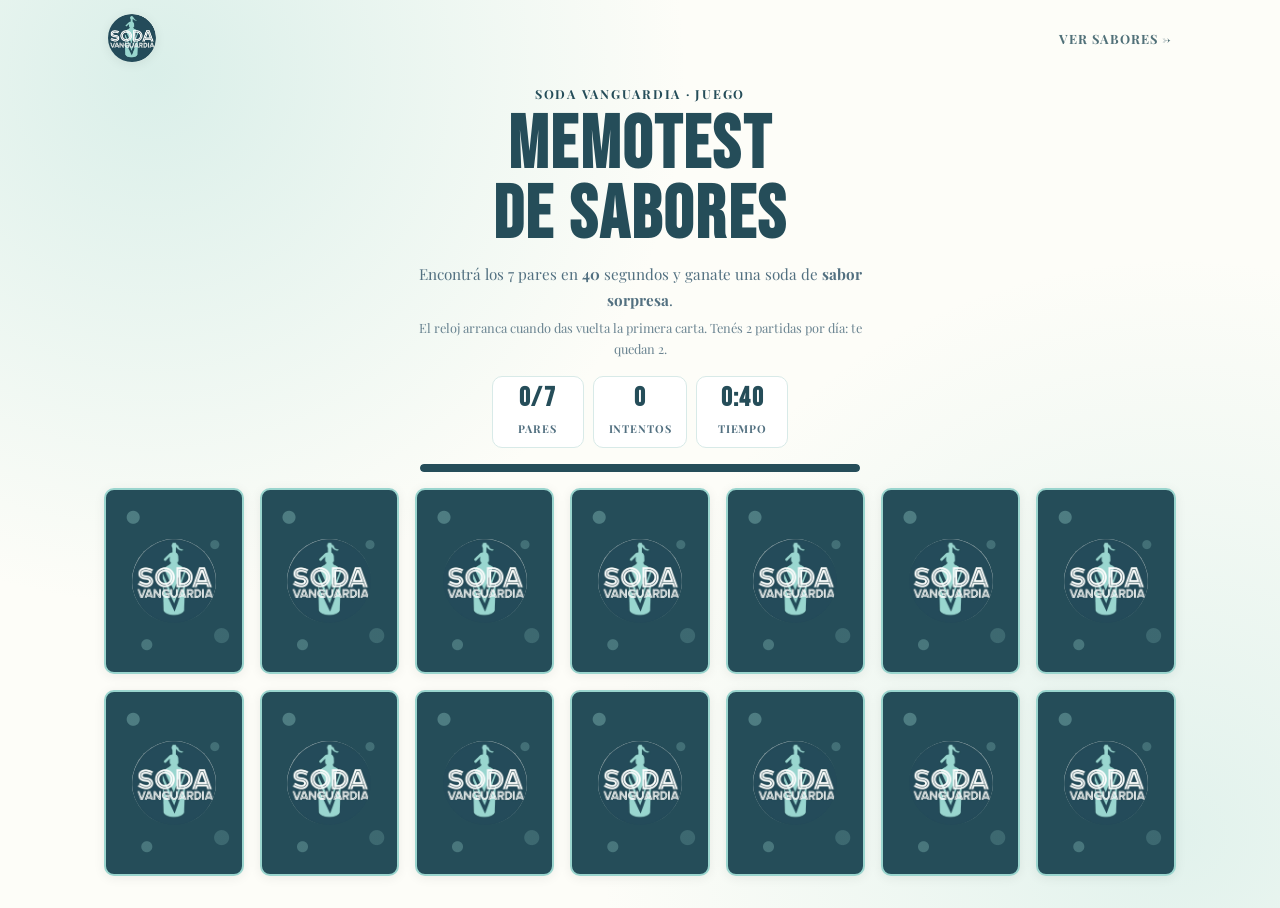
==== memotest.html @ 09f9e1e8 "Agrego memotest y jackpot, y arreglos del sitio - memotest.html: 14 cartas con los 7 sabores, 40 seg" ====
<!DOCTYPE html>
<html lang="es">
<head>
  <meta charset="UTF-8" />
  <meta name="viewport" content="width=device-width, initial-scale=1.0" />
  <title>Memotest | Soda Vanguardia</title>
  <meta name="description" content="Encontrá los 7 pares de sabores de Soda Vanguardia y ganate una soda al azar." />
  <!-- Página de juego: se llega por QR, no la indexamos -->
  <meta name="robots" content="noindex" />
  <meta property="og:title" content="Memotest Vanguardia — ganate una soda" />
  <meta property="og:description" content="Encontrá los 7 pares de sabores y ganate una soda al azar." />
  <meta property="og:image" content="imgs/todas-botellas.jpeg" />
  <meta name="theme-color" content="#254d59" />

  <link rel="icon" href="imgs/logocirular.jpeg" />
  <link rel="preconnect" href="https://fonts.googleapis.com" />
  <link rel="preconnect" href="https://fonts.gstatic.com" crossorigin />
  <link href="https://fonts.googleapis.com/css2?family=Bebas+Neue&family=Playfair+Display:ital,wght@0,400;0,600;0,700;1,400&display=swap" rel="stylesheet" />
  <link rel="stylesheet" href="css/styles.css" />
  <link rel="stylesheet" href="css/games.css" />
</head>
<body class="game memo">

  <header class="game-top">
    <a href="index.html" class="game-top__logo" aria-label="Ir al sitio de Soda Vanguardia">
      <img src="imgs/logocirular.jpeg" alt="Soda Vanguardia" width="48" height="48" />
    </a>
    <a href="index.html" class="game-top__link">Ver sabores →</a>
  </header>

  <main>
    <div class="game-title">
      <span class="eyebrow">Soda Vanguardia · Juego</span>
      <h1>MEMOTEST<br />DE SABORES</h1>
      <p>Encontrá los 7 pares en <strong id="subSegundos">40</strong> segundos y ganate una soda de <strong>sabor sorpresa</strong>.</p>
      <p class="game-title__nota">El reloj arranca cuando das vuelta la primera carta.<span id="notaPartidas"></span></p>
    </div>

    <div class="memo__stats" aria-live="off">
      <div class="stat"><strong id="stPares">0/7</strong><span>Pares</span></div>
      <div class="stat"><strong id="stMov">0</strong><span>Intentos</span></div>
      <div class="stat" id="statTiempo"><strong id="stTiempo">0:40</strong><span>Tiempo</span></div>
    </div>
    <div class="memo__barra" aria-hidden="true"><span id="barraTiempo"></span></div>

    <div class="memo__board" id="tablero" role="group" aria-label="Tablero de memotest, 14 cartas"></div>
    <p class="sr-only" id="estado" role="status" aria-live="polite"></p>

    <section class="ya-jugo" id="yaJugo" hidden></section>

  </main>

  <!-- Premio -->
  <dialog class="premio" id="premio" aria-labelledby="premioTitulo">
    <div class="boleto">
      <div class="boleto__head">
        <span class="eyebrow">Memotest completo</span>
        <h2 id="premioTitulo">¡GANASTE!</h2>
      </div>
      <div class="boleto__img" data-premio-fondo><img data-premio-img src="" alt="" /></div>
      <div class="boleto__body">
        <p>Tu premio: una soda <strong data-premio-sabor></strong></p>
        <span class="codigo-chip" data-premio-codigo></span>
      </div>
      <div class="boleto__perf" aria-hidden="true"></div>
      <div class="boleto__body boleto__btns">
        <div class="canje-wrap" data-premio-acciones></div>
        <button type="button" class="btn btn--ghost btn--full" data-premio-cerrar>Cerrar</button>
      </div>
    </div>
  </dialog>

  <!-- Se acabó el tiempo -->
  <dialog class="premio" id="finTiempo" aria-labelledby="finTitulo">
    <div class="boleto">
      <div class="boleto__head">
        <span class="eyebrow">Tiempo</span>
        <h2 id="finTitulo">¡SE ACABÓ!</h2>
      </div>
      <div class="boleto__body">
        <p id="finTexto"></p>
        <button type="button" class="btn btn--primary btn--full" id="btnReintentar">Intentar de nuevo</button>
      </div>
    </div>
  </dialog>

  <script src="js/juegos-comun.js"></script>
  <script src="js/memotest.js"></script>
</body>
</html>
---- css/styles.css ----
/* ═══════════════════════════════════════════════
   SODA VANGUARDIA — styles.css
   Estrategia: MOBILE-FIRST
   Los estilos base son para mobile.
   @media (min-width: ...) agrega complejidad para pantallas grandes.
══════════════════════════════════════════════════ */

/* ── VARIABLES ─────────────────────────────────── */
:root {
  --color-bg:           #FDFDF8;
  --color-primary:      #9ad5ce;   /* Primario marca  */
  --color-primary-dark: #254d59;   /* Secundario marca — reemplaza todo el negro */
  --color-text:         #254d59;
  --color-text-light:   #527080;
  --color-border:       #d8eae8;
  --color-wa:           #25D366;
  --color-wa-dark:      #1DA851;

  /* Colores oficiales por sabor */
  --color-serrana:        #7fc678;
  --color-serrana-fondo:  #f1f8f0;
  --color-limon:          #f8d82d;
  --color-limon-fondo:    #fffde5;
  --color-agua-con-gas:   #6dcbd7;
  --color-agua-con-gas-fondo: #eaf6fa;
  --color-naranja:        #f8951d;
  --color-naranja-fondo:  #fee8d9;
  --color-agua:           #47adcf;
  --color-agua-fondo:     #ebf7fa;
  --color-pomelo:         #f37971;
  --color-pomelo-fondo:   #fbebe9;
  --color-tonica:         #f7a39c;
  --color-tonica-fondo:   #fff6f4;

  /* Fuente principal: Athelas (Adobe Fonts).
     Para activarla agregá tu kit de Adobe Fonts en el <head>:
     <link rel="stylesheet" href="https://use.typekit.net/TU-KIT-ID.css">
     Mientras tanto usa Playfair Display como fallback visual. */
  --font-title: 'Bebas Neue', sans-serif;
  --font-body:  athelas, 'Playfair Display', Georgia, serif;

  --radius-sm:  10px;
  --radius-md:  20px;
  --radius-lg:  50px;

  --shadow-sm:  0 2px 12px rgba(0,0,0,0.07);
  --shadow-md:  0 8px 30px rgba(0,0,0,0.10);
  --shadow-lg:  0 16px 50px rgba(0,0,0,0.14);

  --section-pad: clamp(3rem, 8vw, 7rem);
  --container:   1200px;
  --navbar-h:    64px;
}

/* ── RESET ─────────────────────────────────────── */
*, *::before, *::after { margin: 0; padding: 0; box-sizing: border-box; }
html { scroll-behavior: smooth; overflow-x: hidden; }
body {
  font-family: var(--font-body);
  background: var(--color-bg);
  color: var(--color-text);
  line-height: 1.7;
  overflow-x: hidden;
}
img { display: block; max-width: 100%; }
a { text-decoration: none; color: inherit; }
button { cursor: pointer; font-family: inherit; border: none; background: none; }
input, textarea { font-family: inherit; }

/* ── UTILIDADES ─────────────────────────────────── */
.eyebrow {
  display: block;
  font-size: 0.78rem;
  font-weight: 700;
  letter-spacing: 0.14em;
  text-transform: uppercase;
  color: var(--color-primary-dark);
  margin-bottom: 0.5rem;
}

.section-header {
  text-align: center;
  max-width: 600px;
  margin: 0 auto 2.5rem;
  padding: 0 1rem;
}
.section-header h2 {
  font-family: var(--font-title);
  font-size: clamp(2rem, 8vw, 3.5rem);
  line-height: 1.05;
  margin: 0.4rem 0 0.8rem;
}
.section-header p { color: var(--color-text-light); font-size: 0.95rem; }

/* ── BOTONES ────────────────────────────────────── */
.btn {
  display: inline-flex;
  align-items: center;
  justify-content: center;
  gap: 0.5rem;
  padding: 0.9rem 1.8rem;
  border-radius: var(--radius-lg);
  font-weight: 700;
  font-size: 0.95rem;
  letter-spacing: 0.02em;
  transition: background 0.2s ease, box-shadow 0.2s ease;
  min-height: 52px;
  touch-action: manipulation;
}
.btn:active { transform: scale(0.97); }

.btn--primary {
  background: var(--color-primary);
  color: var(--color-text);
}
.btn--whatsapp {
  background: var(--color-wa);
  color: #fff;
}
/* Hover solo en dispositivos con puntero real; el texto cambia junto con el fondo */
@media (hover: hover) {
  .btn--primary:hover {
    background: var(--color-primary-dark);
    color: #fff;
    box-shadow: 0 6px 20px rgba(154,213,206,0.4);
  }
  .btn--whatsapp:hover {
    background: var(--color-wa-dark);
    box-shadow: 0 6px 20px rgba(37,211,102,0.35);
  }
}
.btn--full { width: 100%; }

/* Focus accesible */
:focus-visible {
  outline: 3px solid var(--color-primary);
  outline-offset: 3px;
  border-radius: 4px;
}

/* ── NAVBAR ─────────────────────────────────────── */
.navbar {
  position: fixed;
  top: 0; left: 0; right: 0;
  z-index: 200;
  background: #254d59;
  transition: transform 0.3s ease;
}
.navbar--hidden { transform: translateY(-100%); }

.navbar__container {
  max-width: var(--container);
  margin: 0 auto;
  padding: 0 1.25rem;
  height: var(--navbar-h);
  display: flex;
  align-items: center;
  justify-content: space-between;
}

/* Logo circular */
.navbar__logo img {
  height: 52px;
  width: 52px;
  object-fit: cover;
  border-radius: 50%;
}

/* Links de nav — ocultos en mobile, visibles en desktop */
.navbar__nav {
  display: none;
}

/* Menú overlay mobile — también oscuro, coherente */
.navbar__overlay {
  position: fixed;
  inset: 0;
  top: var(--navbar-h);
  background: #254d59;
  z-index: 190;
  display: flex;
  flex-direction: column;
  align-items: center;
  justify-content: center;
  gap: 0;
  transform: translateX(100%);
  transition: transform 0.35s cubic-bezier(0.4, 0, 0.2, 1);
  pointer-events: none;
}
.navbar__overlay.nav--open {
  transform: translateX(0);
  pointer-events: all;
}
.navbar__overlay .navbar__link {
  font-family: var(--font-title);
  font-size: clamp(2.2rem, 9vw, 3.5rem);
  letter-spacing: 0.06em;
  color: #fff;
  padding: 0.9rem 2rem;
  width: 100%;
  text-align: center;
  border-bottom: 1px solid #1e3d48;
  transition: color 0.2s ease, background 0.2s ease;
}
.navbar__overlay .navbar__link:first-child { border-top: 1px solid #1e3d48; }
.navbar__overlay .navbar__link:active,
.navbar__overlay .navbar__link:hover { color: var(--color-primary); background: rgba(154,213,206,0.06); }

/* Hamburger — líneas blancas sobre oscuro */
.navbar__hamburger {
  display: flex;
  flex-direction: column;
  justify-content: center;
  gap: 5px;
  width: 44px;
  height: 44px;
  padding: 0 7px;
  border-radius: 8px;
  transition: background 0.2s ease;
}
.navbar__hamburger:active { background: rgba(255,255,255,0.08); }
.navbar__hamburger span {
  display: block;
  height: 2px;
  background: #fff;
  border-radius: 2px;
  transition: transform 0.3s ease, opacity 0.3s ease, width 0.3s ease;
}
.navbar__hamburger.open span:nth-child(1) { transform: translateY(7px) rotate(45deg); }
.navbar__hamburger.open span:nth-child(2) { opacity: 0; width: 0; }
.navbar__hamburger.open span:nth-child(3) { transform: translateY(-7px) rotate(-45deg); }

/* ── HERO ───────────────────────────────────────── */
.hero {
  min-height: 100svh; /* svh = safe viewport height en mobile */
  padding-top: var(--navbar-h);
  display: flex;
  flex-direction: column;
  justify-content: center;
  position: relative;
  overflow: hidden;
}

/* Mobile: columna única, imagen arriba */
.hero__content {
  display: flex;
  flex-direction: column;
  align-items: center;
  gap: 2rem;
  padding: 2rem 1.25rem 3rem;
  text-align: center;
}

.hero__image-wrap {
  position: relative;
  width: 100%;
  max-width: 320px;
  order: -1; /* imagen primero en mobile */
}

.hero__img {
  width: 100%;
  height: auto;
  border-radius: var(--radius-md);
  object-fit: cover;
  animation: flotar 5s ease-in-out infinite;
}

.hero__bubbles { position: absolute; inset: 0; pointer-events: none; }
.bubble {
  position: absolute;
  border-radius: 50%;
  background: rgba(154,213,206,0.25);
  animation: subir var(--dur, 3.5s) ease-in var(--delay, 0s) infinite;
}
.bubble:nth-child(1) { width: 14px; height: 14px; left: 8%;  bottom: 15%; --dur: 3.2s; --delay: 0s;   }
.bubble:nth-child(2) { width:  8px; height:  8px; left: 20%; bottom: 20%; --dur: 4.0s; --delay: 0.5s; }
.bubble:nth-child(3) { width: 18px; height: 18px; left: 75%; bottom: 10%; --dur: 3.6s; --delay: 1.0s; }
.bubble:nth-child(4) { width:  9px; height:  9px; left: 50%; bottom: 25%; --dur: 5.0s; --delay: 1.5s; }
.bubble:nth-child(5) { width: 12px; height: 12px; left: 82%; bottom: 35%; --dur: 3.8s; --delay: 0.8s; }
.bubble:nth-child(6) { width:  6px; height:  6px; left: 38%; bottom: 8%;  --dur: 4.5s; --delay: 2.0s; }

.hero__text {
  display: flex;
  flex-direction: column;
  align-items: center;
  gap: 1.2rem;
}

.hero__title {
  font-family: var(--font-title);
  font-size: clamp(3rem, 14vw, 7rem);
  line-height: 0.92;
  letter-spacing: 0.02em;
}

.hero__sub {
  font-size: clamp(0.9rem, 3.5vw, 1.1rem);
  color: var(--color-text-light);
  max-width: 340px;
}

.hero__ctas {
  display: flex;
  flex-direction: column;
  gap: 0.8rem;
  width: 100%;
  max-width: 320px;
  animation: aparecer 0.6s ease 0.3s both;
}
.hero__ctas .btn { width: 100%; }

/* Scroll indicator — solo desktop */
.hero__scroll-indicator { display: none; }

/* ── WAVES ──────────────────────────────────────── */
.wave {
  display: block;
  width: 100%;
  overflow: hidden;
  line-height: 0;
}
.wave svg { display: block; width: 100%; height: 40px; }
.wave--up { transform: rotate(180deg); }

/* ── PRODUCTOS ──────────────────────────────────── */
.productos {
  padding: var(--section-pad) 1.25rem;
}

/* Mobile: 2 columnas compactas */
.products-grid {
  display: grid;
  grid-template-columns: repeat(2, 1fr);
  gap: 0.9rem;
  max-width: var(--container);
  margin: 0 auto;
}

/* Card mobile: horizontal — imagen a la izquierda, info a la derecha */
.product-card {
  background: #fff;
  border-radius: var(--radius-md);
  box-shadow: var(--shadow-sm);
  overflow: hidden;
  display: flex;
  flex-direction: column;
  border-bottom: 3px solid transparent;
  /* Sin hover en mobile — todo visible siempre */
}
/* Acento de color por sabor (--accent lo setea main.js desde data-color) */
.product-card:hover,
.product-card:focus-visible { border-bottom-color: var(--accent, transparent); }
.product-card:focus-visible { outline-offset: 2px; }

.product-card__img-wrap {
  background: #f5f5f0;
  display: flex;
  align-items: center;
  justify-content: center;
  padding: 0;
  height: 220px;
  overflow: hidden; /* recorta el zoom */
}
.product-card__img-wrap img {
  width: 100%;
  height: 100%;
  object-fit: contain;
  /* Zoom para que la botella llene el espacio, no el fondo gris */
  transform: scale(1.55);
  transform-origin: center center;
  transition: transform 0.3s ease;
}

.product-card__info {
  padding: 0.8rem;
  display: flex;
  flex-direction: column;
  gap: 0.2rem;
  flex: 1;
}
.product-card__name {
  font-family: var(--font-title);
  font-size: 1.5rem;
  line-height: 1;
  letter-spacing: 0.02em;
}
.product-card__sub {
  font-size: 0.68rem;
  color: var(--color-text-light);
  text-transform: uppercase;
  letter-spacing: 0.04em;
}
/* Desc siempre visible en mobile */
.product-card__desc {
  font-size: 0.78rem;
  color: var(--color-text-light);
  margin-top: 0.3rem;
  opacity: 1;
  transform: none;
}

/* ── NOSOTROS ───────────────────────────────────── */
.nosotros {
  background: rgba(154,213,206,0.07);
  padding: var(--section-pad) 1.25rem;
}

/* Mobile: columna única */
.nosotros__grid {
  max-width: var(--container);
  margin: 0 auto;
  display: flex;
  flex-direction: column;
  gap: 2rem;
}

.nosotros__image {
  position: relative;
  max-width: 420px;
  margin: 0 auto;
  width: 100%;
}
.nosotros__image img {
  width: 100%;
  max-height: 300px;
  object-fit: cover;
  border-radius: var(--radius-md);
  box-shadow: var(--shadow-md);
}
.nosotros__badge {
  position: absolute;
  top: -10px; right: 8px;
  background: var(--color-primary);
  color: var(--color-text);
  font-size: 0.72rem;
  font-weight: 700;
  padding: 0.4rem 0.8rem;
  border-radius: var(--radius-lg);
  box-shadow: var(--shadow-sm);
  z-index: 1;
}

.nosotros__text {
  display: flex;
  flex-direction: column;
  gap: 1rem;
}
.nosotros__text h2 {
  font-family: var(--font-title);
  font-size: clamp(2rem, 8vw, 3rem);
  line-height: 1.05;
}
.nosotros__text p { color: var(--color-text-light); font-size: 0.95rem; }

.valores-grid {
  display: grid;
  grid-template-columns: 1fr 1fr;
  gap: 0.8rem;
  margin-top: 0.5rem;
}
.valor {
  display: flex;
  flex-direction: column;
  align-items: center;
  text-align: center;
  gap: 0.4rem;
  padding: 1rem 0.75rem;
  background: rgba(154,213,206,0.1);
  border-radius: var(--radius-sm);
}
.valor__icon  { font-size: 1.6rem; }
.valor__label { font-size: 0.78rem; font-weight: 700; }

/* ── CONTACTO ───────────────────────────────────── */
.contacto {
  padding: var(--section-pad) 1.25rem;
}

/* Mobile: columna única */
.contacto__grid {
  max-width: var(--container);
  margin: 0 auto;
  display: flex;
  flex-direction: column;
  gap: 2rem;
}

.contacto__datos {
  display: flex;
  flex-direction: column;
  gap: 0.8rem;
}

.contacto__item {
  display: flex;
  align-items: center;
  gap: 1rem;
  padding: 1rem 1.1rem;
  border-radius: var(--radius-sm);
  border: 1.5px solid var(--color-border);
  min-height: 60px;
}
.contacto__icon { width: 24px; height: 24px; flex-shrink: 0; }
.contacto__item--wa .contacto__icon { color: var(--color-wa); }
.contacto__item--ig .contacto__icon { color: #E1306C; }
.contacto__item div { display: flex; flex-direction: column; gap: 0.1rem; }
.contacto__item strong { font-size: 0.82rem; font-weight: 700; }
.contacto__item span  { font-size: 0.88rem; color: var(--color-text-light); }

/* Bolsa oculta en mobile */
.contacto__bolsa { display: none; }

.contacto__form-wrap {
  background: #fff;
  border-radius: var(--radius-md);
  padding: 1.5rem;
  box-shadow: var(--shadow-sm);
  border: 1.5px solid var(--color-border);
}
.contacto__form { display: flex; flex-direction: column; gap: 1rem; }
.form-group { display: flex; flex-direction: column; gap: 0.4rem; }
.form-group label {
  font-size: 0.8rem;
  font-weight: 700;
  letter-spacing: 0.04em;
  text-transform: uppercase;
}
.form-group input,
.form-group textarea {
  border: 2px solid var(--color-border);
  border-radius: var(--radius-sm);
  padding: 0.8rem 1rem;
  font-size: 1rem; /* ≥16px evita zoom automático en iOS */
  color: var(--color-text);
  background: var(--color-bg);
  transition: border-color 0.2s ease, box-shadow 0.2s ease;
  min-height: 52px;
  -webkit-appearance: none;
}
.form-group input::placeholder,
.form-group textarea::placeholder { color: #b8b8b0; }
.form-group input:focus,
.form-group textarea:focus {
  outline: none;
  border-color: var(--color-primary);
  box-shadow: 0 0 0 3px rgba(154,213,206,0.2);
}
.form-group textarea { resize: none; min-height: 110px; font-size: 1rem; }

/* Validación del formulario */
.form-group input[aria-invalid="true"],
.form-group textarea[aria-invalid="true"] {
  border-color: #c0392b;
  box-shadow: 0 0 0 3px rgba(192,57,43,0.12);
}
.form-error {
  font-size: 0.82rem;
  font-weight: 700;
  color: #b03a2e;
}

/* ── FOOTER ─────────────────────────────────────── */
.footer {
  background: #254d59;
  color: #ccc;
  padding: 2.5rem 1.25rem 1.25rem;
}

/* Mobile: stack vertical */
.footer__top {
  display: flex;
  flex-direction: column;
  gap: 1.8rem;
  padding-bottom: 2rem;
  border-bottom: 1px solid #1e3d48;
  max-width: var(--container);
  margin: 0 auto;
}
.footer__brand { display: flex; flex-direction: column; gap: 0.8rem; }
.footer__brand img { width: 60px; height: 60px; border-radius: 50%; object-fit: cover; }
.footer__brand p { font-size: 0.85rem; color: #7eaab8; line-height: 1.6; }

.footer__nav,
.footer__contact {
  display: flex;
  flex-direction: column;
  gap: 0.6rem;
}
.footer__nav a,
.footer__contact a {
  font-size: 0.9rem;
  color: #7eaab8;
  min-height: 36px;
  display: flex;
  align-items: center;
}

.footer__bottom {
  max-width: var(--container);
  margin: 1.2rem auto 0;
  text-align: center;
}
.footer__bottom p { font-size: 0.8rem; color: #527080; }

/* ── ANIMACIONES ────────────────────────────────── */
@keyframes aparecer {
  from { opacity: 0; transform: translateY(20px); }
  to   { opacity: 1; transform: translateY(0); }
}
@keyframes flotar {
  0%, 100% { transform: translateY(0); }
  50%       { transform: translateY(-12px); }
}
@keyframes subir {
  0%   { transform: translateY(0) scale(1);    opacity: 0.5; }
  100% { transform: translateY(-80px) scale(0.2); opacity: 0; }
}

/* Animaciones de entrada en hero */
.hero__text .eyebrow { animation: aparecer 0.5s ease 0.1s both; }
.hero__title         { animation: aparecer 0.5s ease 0.2s both; }
.hero__sub           { animation: aparecer 0.5s ease 0.3s both; }
.hero__ctas          { animation: aparecer 0.5s ease 0.4s both; }
.hero__image-wrap    { animation: aparecer 0.6s ease 0.05s both; }

/* ── REVEAL ON SCROLL ────────────────────────────── */
.reveal {
  opacity: 0;
  transform: translateY(30px);
  transition: opacity 0.6s ease, transform 0.6s ease;
}
.reveal--left  { transform: translateX(-30px); }
.reveal--right { transform: translateX(30px); }
.reveal.is-visible { opacity: 1; transform: none; }

.stagger > * {
  opacity: 0;
  transform: translateY(24px);
  transition: opacity 0.45s ease, transform 0.45s ease;
}
.stagger.is-visible > *:nth-child(1) { opacity:1; transform:none; transition-delay:0.00s; }
.stagger.is-visible > *:nth-child(2) { opacity:1; transform:none; transition-delay:0.07s; }
.stagger.is-visible > *:nth-child(3) { opacity:1; transform:none; transition-delay:0.14s; }
.stagger.is-visible > *:nth-child(4) { opacity:1; transform:none; transition-delay:0.21s; }
.stagger.is-visible > *:nth-child(5) { opacity:1; transform:none; transition-delay:0.28s; }
.stagger.is-visible > *:nth-child(6) { opacity:1; transform:none; transition-delay:0.35s; }
.stagger.is-visible > *:nth-child(7) { opacity:1; transform:none; transition-delay:0.42s; }

/* En desktop con puntero fino la descripción aparece en hover/foco.
   En táctiles (incluso tablets grandes) queda siempre visible. */
@media (min-width: 1024px) and (hover: hover) and (pointer: fine) {
  .product-card__desc {
    opacity: 0;
    transform: translateY(4px);
    transition: opacity 0.3s ease, transform 0.3s ease;
  }
  .product-card:hover .product-card__desc,
  .product-card:focus-visible .product-card__desc {
    opacity: 1;
    transform: translateY(0);
  }
}

/* Respetar preferencia de movimiento reducido */
@media (prefers-reduced-motion: reduce) {
  *, *::before, *::after { animation: none !important; transition: none !important; }
  .reveal, .stagger > * { opacity: 1 !important; transform: none !important; }
}

/* ── WHATSAPP FAB ───────────────────────────────── */
.whatsapp-fab {
  position: fixed;
  bottom: 1.5rem;
  right: 1.5rem;
  z-index: 300;
  width: 58px;
  height: 58px;
  border-radius: 50%;
  background: #25D366;
  color: #fff;
  display: flex;
  align-items: center;
  justify-content: center;
  box-shadow: 0 4px 20px rgba(37,211,102,0.45);
  transition: transform 0.2s ease, box-shadow 0.2s ease;
  animation: fabEntrada 0.5s ease 1s both;
}
.whatsapp-fab:hover {
  transform: scale(1.1);
  box-shadow: 0 6px 28px rgba(37,211,102,0.55);
}
.whatsapp-fab:active { transform: scale(0.95); }

@keyframes fabEntrada {
  from { opacity: 0; transform: scale(0) rotate(-45deg); }
  to   { opacity: 1; transform: scale(1) rotate(0deg); }
}

/* ── POLISH GLOBAL ──────────────────────────────── */
::selection { background: rgba(154,213,206,0.35); color: var(--color-text); }

::-webkit-scrollbar { width: 5px; }
::-webkit-scrollbar-track { background: var(--color-bg); }
::-webkit-scrollbar-thumb { background: var(--color-primary); border-radius: 3px; }

/* ════════════════════════════════════════════════════
   TABLET ≥ 640px
════════════════════════════════════════════════════ */
@media (min-width: 640px) {
  .wave svg { height: 50px; }

  /* Hero: imagen más grande */
  .hero__image-wrap { max-width: 420px; }
  .hero__ctas { flex-direction: row; flex-wrap: wrap; }
  .hero__ctas .btn { width: auto; }

  /* Productos: 3 columnas */
  .products-grid { grid-template-columns: repeat(3, 1fr); gap: 1.1rem; }
  .product-card__img-wrap { height: 240px; padding: 0; overflow: hidden; }
  .product-card__name { font-size: 1.7rem; }

  /* Nosotros imagen más alta */
  .nosotros__image img { max-height: 380px; }

  /* Contacto: datos en fila */
  .contacto__bolsa { display: block; }
  .contacto__bolsa img { max-width: 180px; border-radius: var(--radius-md); box-shadow: var(--shadow-sm); }
}

/* ════════════════════════════════════════════════════
   DESKTOP ≥ 1024px
════════════════════════════════════════════════════ */
@media (min-width: 1024px) {
  :root { --navbar-h: 70px; }

  .wave svg { height: 60px; }

  /* Navbar desktop: mostrar links, ocultar hamburger y overlay */
  .navbar__hamburger { display: none; }
  .navbar__overlay   { display: none; }
  .navbar__nav {
    display: flex;
    gap: 2.2rem;
    align-items: center;
  }
  .navbar__link {
    font-size: 0.82rem;
    font-weight: 700;
    letter-spacing: 0.1em;
    text-transform: uppercase;
    color: rgba(255,255,255,0.75);
    position: relative;
    padding-bottom: 3px;
    transition: color 0.2s ease;
  }
  .navbar__link::after {
    content: '';
    position: absolute;
    bottom: 0; left: 0;
    width: 0; height: 2px;
    background: var(--color-primary);
    border-radius: 2px;
    transition: width 0.3s ease;
  }
  .navbar__link:hover,
  .navbar__link.active { color: var(--color-primary); }
  .navbar__link:hover::after,
  .navbar__link.active::after { width: 100%; }

  /* Hero desktop: 2 columnas */
  .hero__content {
    flex-direction: row;
    align-items: center;
    justify-content: space-between;
    text-align: left;
    max-width: var(--container);
    margin: 0 auto;
    padding: 3rem 2rem 3rem;
    gap: 3rem;
  }
  .hero__image-wrap {
    order: 1; /* imagen a la derecha */
    max-width: 520px;
    flex-shrink: 0;
    flex: 1;
  }
  .hero__text {
    align-items: flex-start;
    flex: 1;
  }
  .hero__sub { max-width: 440px; }
  .hero__ctas { flex-direction: row; }
  .hero__ctas .btn { width: auto; }

  /* Scroll indicator */
  .hero__scroll-indicator {
    display: flex;
    position: absolute;
    bottom: 2rem; left: 50%;
    transform: translateX(-50%);
    flex-direction: column;
    align-items: center;
    transition: opacity 0.4s ease;
  }
  .hero__scroll-indicator.hidden { opacity: 0; pointer-events: none; }
  .hero__scroll-indicator span {
    display: block; width: 24px; height: 38px;
    border: 2px solid var(--color-primary);
    border-radius: 12px; position: relative;
  }
  .hero__scroll-indicator span::after {
    content: '';
    position: absolute;
    top: 6px; left: 50%; transform: translateX(-50%);
    width: 4px; height: 8px;
    background: var(--color-primary); border-radius: 2px;
    animation: scrollDot 1.8s ease infinite;
  }

  /* Productos: 4 columnas */
  .products-grid {
    grid-template-columns: repeat(4, 1fr);
    gap: 1.4rem;
    padding: 0 2rem;
  }
  .productos { padding: var(--section-pad) 2rem; }

  /* Hover en cards SOLO en desktop con puntero fino */
  .product-card {
    cursor: pointer;
    transition: transform 0.3s ease, box-shadow 0.3s ease;
  }
  .product-card:hover {
    transform: translateY(-8px);
    box-shadow: var(--shadow-lg);
  }
  .product-card__img-wrap { height: 280px; padding: 0; overflow: hidden; }
  .product-card__img-wrap img { transform: scale(1.45); transition: transform 0.3s ease; }
  .product-card:hover .product-card__img-wrap img { transform: scale(1.55); }
  .product-card__name { font-size: 1.8rem; }
  .product-card__sub  { font-size: 0.75rem; }
  .product-card__desc { font-size: 0.85rem; }
  .product-card__info { padding: 1.2rem 1.2rem 1.4rem; }

  /* Nosotros: 2 columnas */
  .nosotros { padding: var(--section-pad) 2rem; }
  .nosotros__grid {
    display: grid;
    grid-template-columns: 1fr 1fr;
    gap: 5rem;
    align-items: center;
  }
  .nosotros__image { max-width: none; margin: 0; }
  .nosotros__image img {
    max-height: 580px;
    transform: rotate(-1.5deg);
  }
  .nosotros__badge { top: -14px; right: -10px; font-size: 0.78rem; }
  .nosotros__text { gap: 1.2rem; }
  .nosotros__text p { font-size: 1rem; }

  /* Contacto: 2 columnas */
  .contacto { padding: var(--section-pad) 2rem; }
  .contacto__grid {
    display: grid;
    grid-template-columns: 1fr 1.2fr;
    gap: 4rem;
    align-items: start;
  }
  .contacto__item { transition: border-color 0.2s ease, background 0.2s ease, transform 0.2s ease; }
  .contacto__item:hover { transform: translateX(4px); }
  .contacto__item--wa:hover { border-color: var(--color-wa); background: rgba(37,211,102,0.05); }
  .contacto__item--ig:hover { border-color: #E1306C; background: rgba(225,48,108,0.05); }
  .contacto__bolsa img { max-width: 220px; }
  .contacto__form-wrap { padding: 2.5rem; }

  /* Footer: 3 columnas */
  .footer { padding: 3.5rem 2rem 1.5rem; }
  .footer__top {
    display: grid;
    grid-template-columns: 1.5fr 1fr 1fr;
    gap: 3rem;
    flex-direction: unset;
  }
  .footer__nav a,
  .footer__contact a { min-height: auto; }
  .footer__nav a:hover,
  .footer__contact a:hover { color: var(--color-primary); }

  /* Section header más margen en desktop */
  .section-header { margin-bottom: 4rem; }
}

/* ════════════════════════════════════════════════════
   DESKTOP GRANDE ≥ 1280px
════════════════════════════════════════════════════ */
@media (min-width: 1280px) {
  .hero__image-wrap { max-width: 580px; }
}

/* ── Scroll indicator keyframe ──────────────────── */
@keyframes scrollDot {
  0%, 100% { top: 6px; opacity: 1; }
  60%       { top: 18px; opacity: 0; }
}
---- css/games.css ----
/* ═══════════════════════════════════════════════
   SODA VANGUARDIA — games.css
   Estilos de memotest.html y jackpot.html
   (se carga después de styles.css: reutiliza variables y .btn)
══════════════════════════════════════════════════ */

body.game { min-height: 100svh; }
body.game [hidden] { display: none !important; }

.sr-only {
  position: absolute;
  width: 1px; height: 1px;
  margin: -1px; padding: 0;
  overflow: hidden;
  clip: rect(0 0 0 0);
  white-space: nowrap;
  border: 0;
}

/* ── Barra superior mínima ─────────────────────── */
.game-top {
  display: flex;
  align-items: center;
  justify-content: space-between;
  gap: 1rem;
  max-width: 1100px;
  margin: 0 auto;
  padding: 0.9rem 1.1rem;
}
.game-top__logo img {
  width: 48px; height: 48px;
  border-radius: 50%;
  object-fit: cover;
  box-shadow: var(--shadow-sm);
}
.game-top__link {
  font-size: 0.8rem;
  font-weight: 700;
  letter-spacing: 0.08em;
  text-transform: uppercase;
  color: var(--color-primary-dark);
  opacity: 0.8;
}
.game-top__link:hover { opacity: 1; }

.game-title { text-align: center; padding: 0.4rem 1.1rem 1rem; }
.game-title h1 {
  font-family: var(--font-title);
  font-size: clamp(2.6rem, 11vw, 4.6rem);
  line-height: 0.95;
  letter-spacing: 0.03em;
}
.game-title p {
  max-width: 460px;
  margin: 0.6rem auto 0;
  color: var(--color-text-light);
  font-size: 0.95rem;
}

/* ═════════════ MEMOTEST ═════════════ */
.memo {
  background:
    radial-gradient(circle at 12% 8%, rgba(154,213,206,0.35) 0, transparent 38%),
    radial-gradient(circle at 92% 92%, rgba(154,213,206,0.28) 0, transparent 40%),
    var(--color-bg);
}

.memo__stats {
  display: flex;
  justify-content: center;
  gap: 0.6rem;
  padding: 0 1rem 1rem;
}
.stat {
  min-width: 92px;
  text-align: center;
  padding: 0.45rem 0.9rem;
  background: #fff;
  border: 1.5px solid var(--color-border);
  border-radius: var(--radius-sm);
}
.stat strong {
  display: block;
  font-family: var(--font-title);
  font-size: 1.7rem;
  line-height: 1.05;
  letter-spacing: 0.04em;
}
.stat span {
  font-size: 0.68rem;
  font-weight: 700;
  text-transform: uppercase;
  letter-spacing: 0.08em;
  color: var(--color-text-light);
}

.game-title .game-title__nota { margin-top: 0.2rem; font-size: 0.8rem; opacity: 0.85; }

/* Cuenta regresiva */
.memo__barra {
  width: min(92vw, 440px);
  height: 8px;
  margin: 0 auto 1rem;
  border-radius: 4px;
  background: var(--color-border);
  overflow: hidden;
}
.memo__barra span {
  display: block;
  width: 100%; height: 100%;
  border-radius: 4px;
  background: var(--color-primary-dark);
  transform-origin: left center;
  transition: background 0.3s ease;
}
.memo__barra.is-urgente span { background: #c0392b; }
.stat.is-urgente { border-color: #c0392b; }
.stat.is-urgente strong { color: #c0392b; animation: latido 1s ease-in-out infinite; }
@keyframes latido { 50% { transform: scale(1.12); } }

.memo__board.is-fin { opacity: 0.4; pointer-events: none; }

.memo__board {
  --gap: 0.55rem;
  --cols: 4;
  display: flex;
  flex-wrap: wrap;
  justify-content: center;
  gap: var(--gap);
  max-width: 1100px;
  margin: 0 auto;
  padding: 0 0.9rem 1.5rem;
}

.mt-card {
  width: calc((100% - var(--gap) * (var(--cols) - 1)) / var(--cols));
  aspect-ratio: 3 / 4;
  perspective: 800px;
  padding: 0;
  border-radius: var(--radius-sm);
  -webkit-tap-highlight-color: transparent;
  touch-action: manipulation;
}
.mt-card__inner {
  position: relative;
  display: block;
  width: 100%; height: 100%;
  transform-style: preserve-3d;
  transition: transform 0.45s cubic-bezier(0.4, 0.1, 0.2, 1);
}
.mt-card.is-flipped .mt-card__inner,
.mt-card.is-matched .mt-card__inner { transform: rotateY(180deg); }

.mt-face {
  position: absolute; inset: 0;
  display: flex;
  flex-direction: column;
  border-radius: var(--radius-sm);
  overflow: hidden;
  backface-visibility: hidden;
  -webkit-backface-visibility: hidden;
  box-shadow: var(--shadow-sm);
}

/* Dorso: azul marca con el logo */
.mt-face--back {
  align-items: center;
  justify-content: center;
  background:
    radial-gradient(circle at 20% 15%, rgba(154,213,206,0.35) 0 6px, transparent 7px),
    radial-gradient(circle at 80% 30%, rgba(154,213,206,0.25) 0 4px, transparent 5px),
    radial-gradient(circle at 30% 85%, rgba(154,213,206,0.3) 0 5px, transparent 6px),
    radial-gradient(circle at 85% 80%, rgba(154,213,206,0.2) 0 7px, transparent 8px),
    var(--color-primary-dark);
  border: 2px solid var(--color-primary);
}
.mt-face--back img {
  width: 62%;
  aspect-ratio: 1;
  border-radius: 50%;
  object-fit: cover;
}

/* Frente: foto de la botella sobre el color del sabor */
.mt-face--front {
  transform: rotateY(180deg);
  background: var(--fondo, #fff);
  border: 2px solid var(--color, var(--color-primary));
}
.mt-face--front .mt-img {
  flex: 1;
  min-height: 0;
  overflow: hidden;
}
.mt-face--front img {
  width: 100%; height: 100%;
  object-fit: cover;
  object-position: 50% 50%;
  transform: scale(1.18);
  mix-blend-mode: multiply;
}
.mt-name {
  padding: 0.22rem 0.15rem 0.28rem;
  text-align: center;
  font-family: var(--font-title);
  font-size: clamp(0.78rem, 3.4vw, 1.25rem);
  line-height: 1;
  letter-spacing: 0.04em;
  color: var(--color-primary-dark);
  background: var(--color, var(--color-primary));
}

.mt-card.is-matched .mt-face--front { animation: acierto 0.55s ease; }
.mt-card:focus-visible { outline: 3px solid var(--color-primary-dark); outline-offset: 2px; }
.mt-card:disabled { cursor: default; }

@keyframes acierto {
  0%   { transform: rotateY(180deg) scale(1); }
  45%  { transform: rotateY(180deg) scale(1.07); }
  100% { transform: rotateY(180deg) scale(1); }
}

.memo__actions { display: flex; justify-content: center; padding: 0 1rem 2.5rem; }

@media (min-width: 560px) {
  .memo__board { --cols: 5; --gap: 0.8rem; }
}
@media (min-width: 900px) {
  .memo__board { --cols: 7; --gap: 1rem; padding-bottom: 2rem; }
  .mt-card { cursor: pointer; }
  .mt-card:not(.is-flipped):not(.is-matched):hover .mt-card__inner { transform: translateY(-4px); }
}

/* ═════════════ JACKPOT ═════════════ */
body.jackpot {
  color: #fff;
  background:
    radial-gradient(ellipse at 50% -10%, #2f6677 0, transparent 60%),
    radial-gradient(circle at 10% 100%, rgba(154,213,206,0.14) 0, transparent 45%),
    #17323b;
  overflow-x: hidden;
}
body.jackpot .game-top__link { color: var(--color-primary); }

/* Burbujas de fondo */
.jp-bubbles { position: fixed; inset: 0; pointer-events: none; overflow: hidden; z-index: 0; }
.jp-bubbles span {
  position: absolute; bottom: -40px;
  border-radius: 50%;
  background: rgba(154,213,206,0.16);
  border: 1px solid rgba(154,213,206,0.28);
  animation: burbuja-sube linear infinite;
}
@keyframes burbuja-sube {
  to { transform: translateY(-115vh) translateX(20px); opacity: 0; }
}
body.jackpot main, body.jackpot .game-top { position: relative; z-index: 1; }

.jp-title { text-align: center; padding: 0 1rem 1.1rem; }
.jp-title .eyebrow { color: var(--color-primary); }
.jp-title h1 {
  font-family: var(--font-title);
  font-size: clamp(2.8rem, 12vw, 5rem);
  line-height: 0.92;
  letter-spacing: 0.05em;
  color: #fff;
  text-shadow: 0 3px 0 #0e2229, 0 0 28px rgba(154,213,206,0.45);
}
.jp-title h1 em { font-style: normal; color: var(--color-limon); }
.jp-title p { margin-top: 0.5rem; font-size: 0.92rem; color: #b9d6d8; }

/* La máquina */
.machine {
  position: relative;
  width: min(94vw, 520px);
  margin: 0 auto;
  padding: 1.4rem 1.2rem 1.3rem;
  border-radius: 28px;
  background: linear-gradient(180deg, #2c6173 0%, #254d59 40%, #1c3b46 100%);
  border: 4px solid var(--color-primary);
  box-shadow:
    0 0 0 6px #17323b,
    0 0 0 9px rgba(154,213,206,0.5),
    0 30px 60px rgba(0,0,0,0.5),
    inset 0 2px 0 rgba(255,255,255,0.18);
}

/* Foquitos tipo marquesina */
.bulbs {
  display: flex;
  justify-content: space-between;
  padding: 0 0.3rem 0.9rem;
}
.bulbs i {
  width: 11px; height: 11px;
  border-radius: 50%;
  background: var(--color-limon);
  box-shadow: 0 0 10px 2px rgba(248,216,45,0.75);
  animation: titila 1s steps(1) infinite;
}
.bulbs i:nth-child(even) { background: var(--color-primary); box-shadow: 0 0 10px 2px rgba(154,213,206,0.8); animation-delay: 0.5s; }
.bulbs--bottom { padding: 0.9rem 0.3rem 0; }
.machine.is-spinning .bulbs i { animation-duration: 0.25s; }
.machine.is-win .bulbs i { animation: titila 0.18s steps(1) infinite; background: #fff; box-shadow: 0 0 14px 4px rgba(255,255,255,0.85); }
@keyframes titila { 50% { opacity: 0.25; } }

/* Ventanas de los rodillos */
.reels {
  position: relative;
  display: flex;
  gap: 0.6rem;
  padding: 0.7rem;
  border-radius: 18px;
  background: #0e2229;
  box-shadow: inset 0 6px 14px rgba(0,0,0,0.6);
}
.reel {
  position: relative;
  flex: 1;
  aspect-ratio: 3 / 4;
  overflow: hidden;
  border-radius: 10px;
  background: var(--color-bg);
}
.reel::after { /* sombras de cilindro arriba y abajo */
  content: '';
  position: absolute; inset: 0;
  pointer-events: none;
  background: linear-gradient(180deg, rgba(0,0,0,0.38) 0, transparent 20%, transparent 80%, rgba(0,0,0,0.38) 100%);
}
.reel__strip {
  display: flex;
  flex-direction: column;
  width: 100%;
  will-change: transform;
}
.sym {
  flex: 1 1 0;
  min-height: 0;
  display: flex;
  flex-direction: column;
  background: var(--fondo);
}
.sym__img { flex: 1; min-height: 0; overflow: hidden; }
.sym img {
  width: 100%; height: 100%;
  object-fit: cover;
  transform: scale(1.18);
  mix-blend-mode: multiply;
}
.sym__name {
  padding: 0.2rem 0.1rem 0.25rem;
  text-align: center;
  font-family: var(--font-title);
  font-size: clamp(0.8rem, 3.6vw, 1.2rem);
  line-height: 1;
  letter-spacing: 0.04em;
  color: var(--color-primary-dark);
  background: var(--color);
}
.machine.is-spinning .reel__strip.is-moving .sym img { filter: blur(1.6px); }

.reel.is-winner { animation: ganador 0.5s ease-in-out infinite alternate; z-index: 2; }
@keyframes ganador {
  from { box-shadow: 0 0 0 3px var(--color-limon), 0 0 14px 2px rgba(248,216,45,0.7); }
  to   { box-shadow: 0 0 0 3px #fff, 0 0 26px 8px rgba(248,216,45,0.9); }
}

/* Línea de pago */
.payline {
  position: absolute;
  left: 0; right: 0; top: 50%;
  height: 0;
  border-top: 2px dashed rgba(248,216,45,0.9);
  pointer-events: none;
  z-index: 3;
}
.payline::before, .payline::after {
  content: '';
  position: absolute; top: -9px;
  border: 8px solid transparent;
}
.payline::before { left: -2px;  border-left-color: var(--color-limon); border-right-width: 0; }
.payline::after  { right: -2px; border-right-color: var(--color-limon); border-left-width: 0; }

/* Panel de control */
.panel {
  display: flex;
  align-items: center;
  justify-content: space-between;
  gap: 0.8rem;
  margin-top: 1.1rem;
}
.tiros {
  flex: 0 0 auto;
  text-align: center;
  padding: 0.4rem 0.9rem;
  border-radius: var(--radius-sm);
  background: #0e2229;
  border: 1.5px solid rgba(154,213,206,0.35);
}
.tiros strong {
  display: block;
  font-family: var(--font-title);
  font-size: 2rem;
  line-height: 1;
  color: var(--color-limon);
  letter-spacing: 0.05em;
}
.tiros span { font-size: 0.64rem; font-weight: 700; text-transform: uppercase; letter-spacing: 0.1em; color: #b9d6d8; }

.btn-girar {
  flex: 1;
  min-height: 64px;
  border-radius: var(--radius-lg);
  font-family: var(--font-title);
  font-size: 2rem;
  letter-spacing: 0.12em;
  color: var(--color-primary-dark);
  background: linear-gradient(180deg, #ffe85c 0%, var(--color-limon) 55%, #e8c30c 100%);
  border-bottom: 5px solid #b99700;
  box-shadow: 0 8px 20px rgba(0,0,0,0.35);
  transition: transform 0.1s ease, box-shadow 0.1s ease, filter 0.2s ease;
  touch-action: manipulation;
}
.btn-girar:active:not(:disabled) { transform: translateY(4px); border-bottom-width: 1px; box-shadow: 0 3px 8px rgba(0,0,0,0.35); }
.btn-girar:disabled { filter: grayscale(0.7) brightness(0.8); cursor: not-allowed; }
.btn-girar:focus-visible { outline-color: #fff; }

/* Palanca (decorativa; el botón GIRAR es el control accesible) */
.lever {
  position: absolute;
  right: -34px; top: 38%;
  width: 22px; height: 110px;
  pointer-events: none;
  display: none;
}
.lever::before { /* varilla */
  content: '';
  position: absolute; left: 8px; bottom: 0;
  width: 6px; height: 92px;
  background: linear-gradient(90deg, #8fb5b8, #dff4f1, #8fb5b8);
  border-radius: 3px;
  transform-origin: bottom center;
  transition: transform 0.25s ease;
}
.lever::after { /* perilla */
  content: '';
  position: absolute; left: 0; top: 0;
  width: 22px; height: 22px;
  border-radius: 50%;
  background: radial-gradient(circle at 35% 30%, #ff9d95, #f37971 60%, #b84d46);
  transition: transform 0.25s ease;
}
.machine.is-spinning .lever::before { transform: scaleY(0.45); }
.machine.is-spinning .lever::after  { transform: translateY(50px); }
@media (min-width: 640px) { .lever { display: block; } }

.jp-msg {
  min-height: 3.4rem;
  margin: 1.4rem auto 0;
  max-width: 460px;
  padding: 0 1rem;
  text-align: center;
  font-family: var(--font-title);
  font-size: clamp(1.4rem, 6vw, 2rem);
  letter-spacing: 0.05em;
  line-height: 1.1;
  color: #fff;
}
.jp-msg small {
  display: block;
  margin-top: 0.3rem;
  font-family: var(--font-body);
  font-size: 0.85rem;
  letter-spacing: 0;
  color: #b9d6d8;
}

/* Premios en juego */
.paytable { max-width: 560px; margin: 0.6rem auto 0; padding: 0 1rem 3rem; text-align: center; }
.paytable h2 {
  font-family: var(--font-title);
  font-size: 1.3rem;
  letter-spacing: 0.12em;
  color: var(--color-primary);
  margin-bottom: 0.8rem;
}
.paytable ul {
  list-style: none;
  display: flex; flex-wrap: wrap; justify-content: center; gap: 0.5rem;
}
.paytable li {
  display: flex; align-items: center; gap: 0.4rem;
  padding: 0.3rem 0.8rem 0.3rem 0.35rem;
  border-radius: var(--radius-lg);
  background: rgba(255,255,255,0.07);
  border: 1.5px solid var(--c);
  font-size: 0.8rem; font-weight: 700;
}
.paytable li i { width: 16px; height: 16px; border-radius: 50%; background: var(--c); }
.paytable p { margin-top: 0.9rem; font-size: 0.8rem; color: #8fb5b8; }

/* ═════════════ COMPARTIDO ═════════════ */

/* "Ya jugaste hoy" */
.ya-jugo {
  max-width: 420px;
  margin: 1rem auto 2rem;
  padding: 1.6rem 1.4rem;
  text-align: center;
  border-radius: var(--radius-md);
  background: #fff;
  color: var(--color-text);
  border: 2px solid var(--color-primary);
  box-shadow: var(--shadow-md);
  display: flex; flex-direction: column; align-items: center; gap: 0.8rem;
}
.ya-jugo h2 { font-family: var(--font-title); font-size: 2.2rem; line-height: 1; letter-spacing: 0.04em; }
.ya-jugo[hidden] { display: none; }

.codigo-chip {
  font-family: 'Courier New', monospace;
  font-weight: 700;
  font-size: 1.35rem;
  letter-spacing: 0.1em;
  padding: 0.35rem 1rem;
  border: 2px dashed var(--color-primary-dark);
  border-radius: var(--radius-sm);
  background: var(--color-bg);
  color: var(--color-primary-dark);
}

/* Modal de premio con forma de boleto */
.premio {
  --premio-color: var(--color-primary);
  border: none;
  padding: 0;
  background: transparent;
  max-width: min(92vw, 380px);
  width: 100%;
  margin: auto;
  overflow: visible;
  color: var(--color-text);
}
.premio::backdrop { background: rgba(10,28,34,0.78); backdrop-filter: blur(3px); }
.premio[open] { animation: boleto-entra 0.5s cubic-bezier(0.2, 1.2, 0.3, 1); }
@keyframes boleto-entra {
  from { opacity: 0; transform: translateY(40px) scale(0.9) rotate(-3deg); }
  to   { opacity: 1; transform: none; }
}
.boleto {
  position: relative;
  background: #fff;
  border-radius: 18px;
  overflow: hidden auto;
  max-height: 94svh;
  text-align: center;
  box-shadow: 0 24px 60px rgba(0,0,0,0.5);
}
.boleto__head {
  padding: 0.9rem 1rem 0.5rem;
  background: var(--color-primary-dark);
  color: #fff;
}
.boleto__head .eyebrow { color: var(--color-primary); margin: 0; }
.boleto__head h2 {
  font-family: var(--font-title);
  font-size: 2.6rem;
  line-height: 1;
  letter-spacing: 0.05em;
}
.boleto__img { height: clamp(130px, 24svh, 230px); overflow: hidden; }
.boleto__img img { width: 100%; height: 100%; object-fit: cover; transform: scale(1.04); mix-blend-mode: multiply; }
.boleto__body { padding: 0.9rem 1.2rem 1.2rem; display: flex; flex-direction: column; align-items: center; gap: 0.7rem; }
.boleto__body > p { font-size: 1.05rem; }
.boleto__body > p strong { font-family: var(--font-title); font-size: 1.8rem; letter-spacing: 0.04em; color: var(--premio-color); filter: brightness(0.82); }
.boleto__body small { font-size: 0.78rem; color: var(--color-text-light); line-height: 1.45; }
.boleto__perf { /* perforación del boleto */
  position: relative; height: 0;
  border-top: 3px dashed var(--color-border);
  margin: 0 0.6rem;
}
.boleto__perf::before, .boleto__perf::after {
  content: ''; position: absolute; top: -13px;
  width: 22px; height: 22px; border-radius: 50%;
  background: #17323b;
}
.boleto__perf::before { left: -20px; }
.boleto__perf::after  { right: -20px; }
.boleto__btns { display: flex; flex-direction: column; gap: 0.5rem; width: 100%; }
.boleto__btns .btn { width: 100%; }
.btn--ghost { color: var(--color-text-light); font-weight: 700; min-height: 44px; }

/* Canje con el personal */
.canje-wrap, .canje-wrap > * , .ya-jugo [data-acciones], .ya-jugo [data-acciones] > * { width: 100%; }
.canje { display: flex; flex-direction: column; gap: 0.6rem; text-align: center; }
.canje__instr { font-size: 0.95rem; line-height: 1.45; }
.canje__aviso { font-size: 0.78rem; color: var(--color-text-light); line-height: 1.4; }
.btn--canje {
  background: var(--color-primary-dark);
  color: #fff;
  font-size: 1.05rem;
  letter-spacing: 0.04em;
  min-height: 56px;
}
.btn--canje:active { transform: scale(0.97); }
@media (hover: hover) { .btn--canje:hover { background: #1a3a44; } }

.sello {
  display: flex; flex-direction: column; align-items: center; gap: 0.15rem;
  padding: 0.9rem 1rem;
  border: 3px double #2e8b57;
  border-radius: var(--radius-sm);
  color: #2e8b57;
  transform: rotate(-2deg);
  background: rgba(46,139,87,0.07);
}
.sello strong { font-family: var(--font-title); font-size: 1.9rem; letter-spacing: 0.08em; line-height: 1.1; }
.sello span { font-weight: 700; font-size: 0.95rem; }
.sello small { font-size: 0.78rem; opacity: 0.9; }
.sello time { font-variant-numeric: tabular-nums; font-weight: 700; }

/* Burbujas de celebración */
.burbujas-fiesta { position: fixed; inset: 0; pointer-events: none; overflow: hidden; z-index: 1000; }
.burbujas-fiesta span {
  position: absolute; bottom: -50px;
  border-radius: 50%;
  opacity: 0.85;
  border: 2px solid rgba(255,255,255,0.7);
  animation: fiesta-sube ease-in forwards;
}
@keyframes fiesta-sube {
  to { transform: translateY(-110vh) translateX(30px) scale(0.6); opacity: 0; }
}

@media (prefers-reduced-motion: reduce) {
  .mt-card__inner { transition: none !important; }
  .bulbs i, .reel.is-winner { animation: none !important; }
}
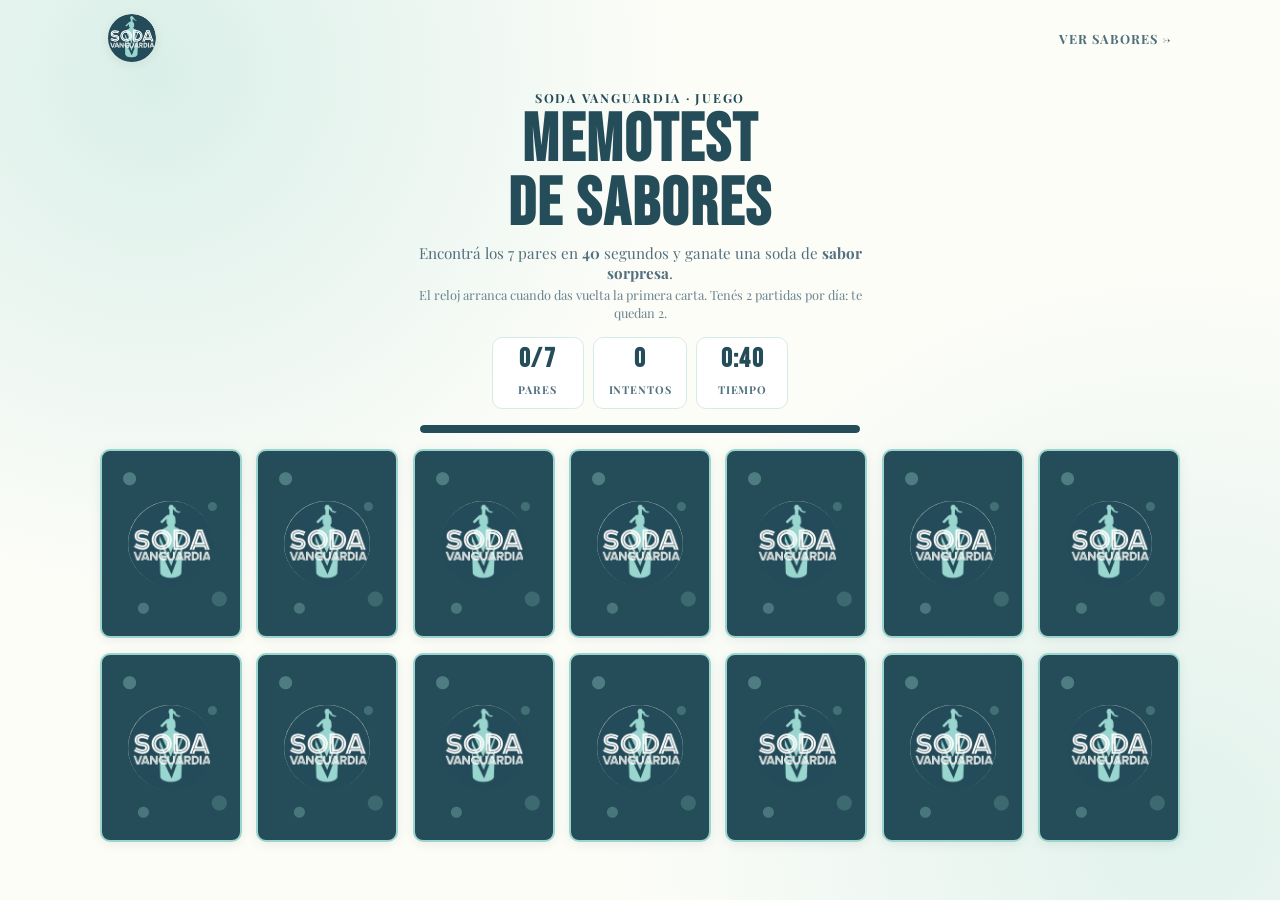
==== commit eef0bb8f: "Memotest: grilla pareja en todos los celulares - Celulares: 5 columnas x 3 filas (5-5-5), con el log" ====
--- a/memotest.html
+++ b/memotest.html
@@ -31,7 +31,7 @@
   <main>
     <div class="game-title">
       <span class="eyebrow">Soda Vanguardia · Juego</span>
-      <h1>MEMOTEST<br />DE SABORES</h1>
+      <h1>MEMOTEST <br />DE SABORES</h1>
       <p>Encontrá los 7 pares en <strong id="subSegundos">40</strong> segundos y ganate una soda de <strong>sabor sorpresa</strong>.</p>
       <p class="game-title__nota">El reloj arranca cuando das vuelta la primera carta.<span id="notaPartidas"></span></p>
     </div>
--- a/css/games.css
+++ b/css/games.css
@@ -120,20 +120,42 @@
 
 .memo__board.is-fin { opacity: 0.4; pointer-events: none; }
 
+/* Tablero: 14 cartas.
+   · Celulares (< 700px): grilla de 5 columnas x 3 filas = 15 casilleros; la casilla
+     del medio es el logo (.mt-centro), así las 3 filas quedan parejas (5-5-5).
+   · Pantallas anchas (≥ 700px): 7 columnas x 2 filas = 14 exactas, sin logo.
+   Siempre un rectángulo completo, sin filas con menos cartas.                 */
 .memo__board {
-  --gap: 0.55rem;
-  --cols: 4;
-  display: flex;
-  flex-wrap: wrap;
-  justify-content: center;
+  --gap: 0.4rem;
+  --cols: 5;
+  display: grid;
+  grid-template-columns: repeat(var(--cols), minmax(0, 1fr));
   gap: var(--gap);
   max-width: 1100px;
   margin: 0 auto;
-  padding: 0 0.9rem 1.5rem;
+  padding: 0 0.6rem 1.5rem;
+}
+
+/* Casillero decorativo del centro (no se toca) */
+.mt-centro {
+  display: flex;
+  align-items: center;
+  justify-content: center;
+  aspect-ratio: 3 / 4;
+  border: 2px dashed var(--color-primary);
+  border-radius: var(--radius-sm);
+  opacity: 0.8;
+  pointer-events: none;
+}
+.mt-centro img {
+  width: 70%;
+  aspect-ratio: 1;
+  border-radius: 50%;
+  object-fit: cover;
 }
 
 .mt-card {
-  width: calc((100% - var(--gap) * (var(--cols) - 1)) / var(--cols));
+  width: 100%;
   aspect-ratio: 3 / 4;
   perspective: 800px;
   padding: 0;
@@ -203,7 +225,7 @@
   padding: 0.22rem 0.15rem 0.28rem;
   text-align: center;
   font-family: var(--font-title);
-  font-size: clamp(0.78rem, 3.4vw, 1.25rem);
+  font-size: clamp(0.6rem, 2.7vw, 0.95rem);
   line-height: 1;
   letter-spacing: 0.04em;
   color: var(--color-primary-dark);
@@ -222,13 +244,61 @@
 
 .memo__actions { display: flex; justify-content: center; padding: 0 1rem 2.5rem; }
 
-@media (min-width: 560px) {
-  .memo__board { --cols: 5; --gap: 0.8rem; }
-}
-@media (min-width: 900px) {
-  .memo__board { --cols: 7; --gap: 1rem; padding-bottom: 2rem; }
+/* Celulares: encabezado compacto para que el tablero entero entre en pantalla
+   (el juego es contra reloj: que no haya que hacer scroll) */
+.memo .game-top { padding: 0.45rem 1rem; }
+.memo .game-top__logo img { width: 40px; height: 40px; }
+.memo .game-title { padding: 0 1rem 0.5rem; }
+.memo .game-title .eyebrow { display: none; }
+.memo .game-title h1 { font-size: clamp(1.9rem, 8vw, 4.2rem); }
+.memo .game-title h1 br { display: none; }
+.memo .game-title p { margin-top: 0.3rem; font-size: 0.85rem; line-height: 1.35; }
+.memo .game-title .game-title__nota { font-size: 0.75rem; margin-top: 0.15rem; }
+.memo .memo__stats { padding: 0 1rem 0.5rem; gap: 0.5rem; }
+.memo .stat { min-width: 84px; padding: 0.25rem 0.7rem; }
+.memo .stat strong { font-size: 1.45rem; }
+.memo .memo__barra { height: 6px; margin-bottom: 0.7rem; }
+
+@media (min-width: 700px) {
+  .memo__board {
+    --cols: 7;
+    --gap: 0.9rem;
+    padding-bottom: 2rem;
+    /* que las 2 filas entren en el alto de la pantalla: ancho máx. = alto libre x 2,6 */
+    --reserva: 470px;   /* alto que ocupa todo lo que está arriba del tablero */
+    max-width: min(1100px, max(560px, calc((100svh - var(--reserva)) * 2.6)));
+  }
+  .mt-centro { display: none; }
+  .mt-face--front .mt-name { font-size: clamp(0.8rem, 1.5vw, 1.25rem); }
+  .memo .game-top { padding: 0.9rem 1.1rem; }
+  .memo .game-top__logo img { width: 48px; height: 48px; }
+  .memo .game-title { padding: 0.4rem 1.1rem 1rem; }
+  .memo .game-title .eyebrow { display: inline; }
+  .memo .game-title h1 { font-size: clamp(2.6rem, 6vw, 4.2rem); }
+  .memo .game-title h1 br { display: inline; }
+  .memo .game-title p { font-size: 0.95rem; }
+  .memo .game-title .game-title__nota { font-size: 0.8rem; }
+  .memo .memo__stats { padding: 0 1rem 1rem; gap: 0.6rem; }
+  .memo .stat { min-width: 92px; padding: 0.45rem 0.9rem; }
+  .memo .stat strong { font-size: 1.7rem; }
+  .memo .memo__barra { height: 8px; margin-bottom: 1rem; }
+}
+/* Celular acostado: sin título grande, para que las 2 filas entren en el alto */
+@media (orientation: landscape) and (max-height: 520px) {
+  .memo .game-title .eyebrow,
+  .memo .game-title h1 { display: none; }
+  .memo .game-title { padding: 0 1rem 0.3rem; }
+  .memo .game-title p { margin-top: 0.1rem; font-size: 0.8rem; }
+  .memo .game-title .game-title__nota { font-size: 0.72rem; margin-top: 0; }
+  .memo .game-top { padding: 0.3rem 1rem; }
+  .memo .game-top__logo img { width: 34px; height: 34px; }
+  .memo .memo__stats { padding-bottom: 0.3rem; }
+  .memo .memo__barra { margin-bottom: 0.5rem; }
+  .memo .memo__board { padding-bottom: 1rem; --reserva: 200px; }
+}
+@media (hover: hover) and (pointer: fine) {
   .mt-card { cursor: pointer; }
-  .mt-card:not(.is-flipped):not(.is-matched):hover .mt-card__inner { transform: translateY(-4px); }
+  .mt-card:not(.is-flipped):not(.is-matched):not(:disabled):hover .mt-card__inner { transform: translateY(-4px); }
 }
 
 /* ═════════════ JACKPOT ═════════════ */
